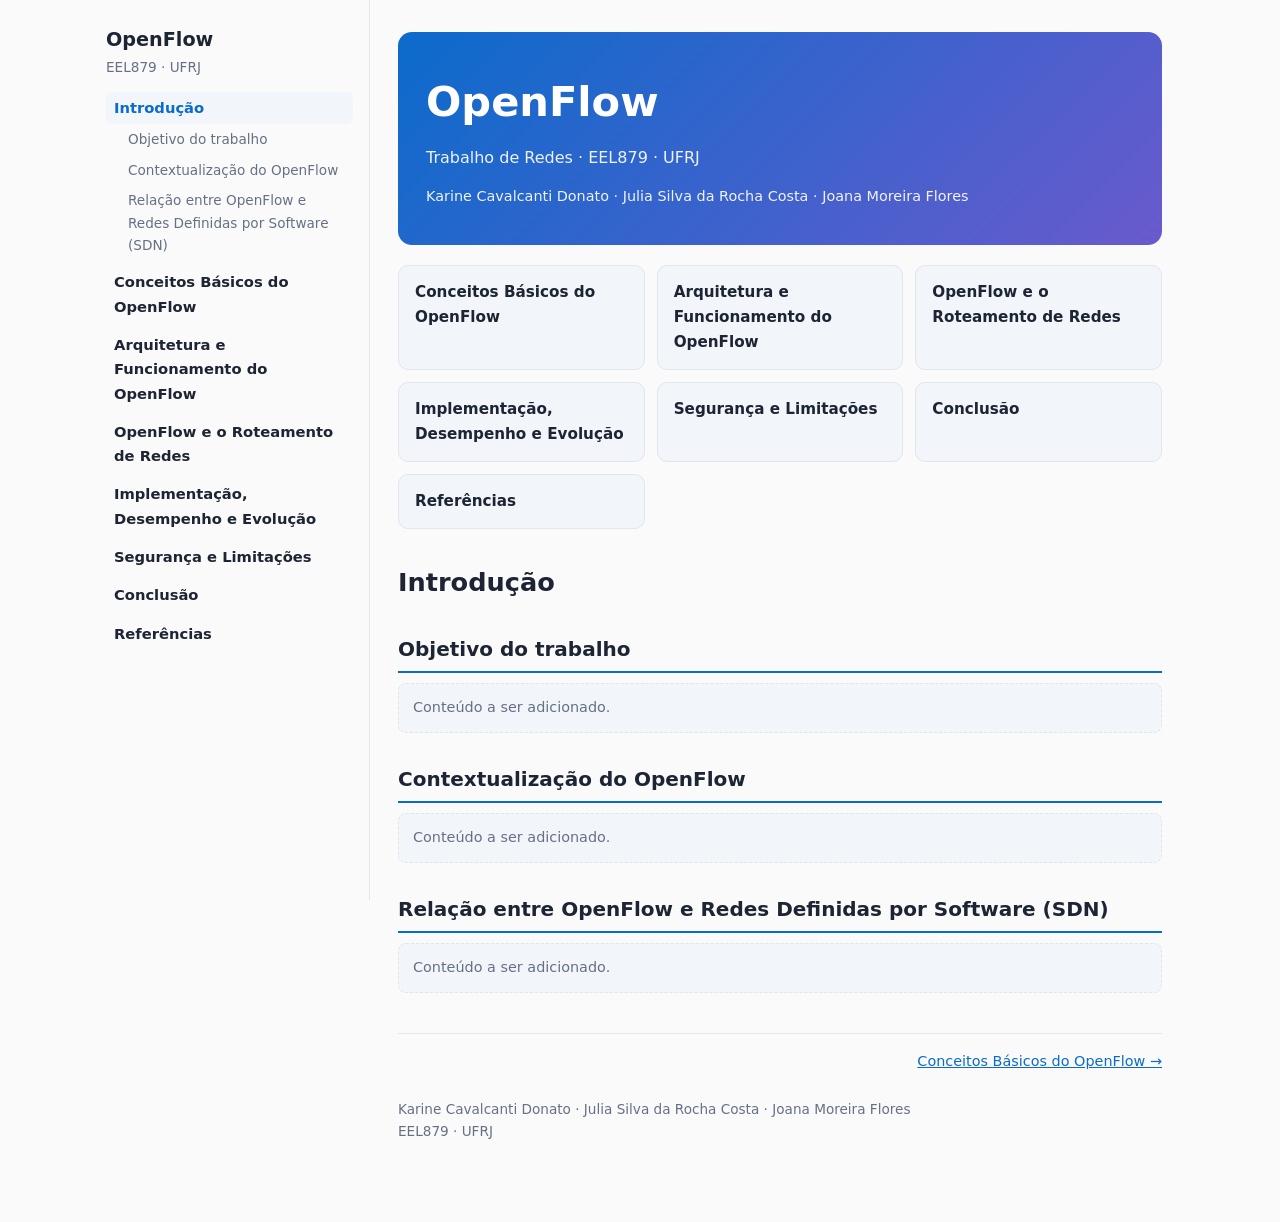
==== index.html @ bd46c4c0 "Add files via upload" ====
<!DOCTYPE html>
<html lang="pt-BR"><head><meta charset="UTF-8">
<meta name="viewport" content="width=device-width, initial-scale=1, viewport-fit=cover">
<title>Introdução — OpenFlow</title><link rel="stylesheet" href="style.css"></head>
<body><div class="layout"><nav aria-label="Menu"><a class="brand" href="index.html">OpenFlow</a><div class="sub">EEL879 · UFRJ</div><a class="top cur" href="index.html">Introdução</a><a class="sec" href="#s1-1">Objetivo do trabalho</a><a class="sec" href="#s1-2">Contextualização do OpenFlow</a><a class="sec" href="#s1-3">Relação entre OpenFlow e Redes Definidas por Software (SDN)</a><a class="top" href="conceitos.html">Conceitos Básicos do OpenFlow</a><a class="top" href="arquitetura.html">Arquitetura e Funcionamento do OpenFlow</a><a class="top" href="roteamento.html">OpenFlow e o Roteamento de Redes</a><a class="top" href="implementacao.html">Implementação, Desempenho e Evolução</a><a class="top" href="seguranca.html">Segurança e Limitações</a><a class="top" href="conclusao.html">Conclusão</a><a class="top" href="referencias.html">Referências</a></nav><main>
<header class="hero big"><h1>OpenFlow</h1><p>Trabalho de Redes · EEL879 · UFRJ</p><p class="team">Karine Cavalcanti Donato · Julia Silva da Rocha Costa · Joana Moreira Flores</p></header><div class="cards"><a class="card" href="conceitos.html">Conceitos Básicos do OpenFlow</a><a class="card" href="arquitetura.html">Arquitetura e Funcionamento do OpenFlow</a><a class="card" href="roteamento.html">OpenFlow e o Roteamento de Redes</a><a class="card" href="implementacao.html">Implementação, Desempenho e Evolução</a><a class="card" href="seguranca.html">Segurança e Limitações</a><a class="card" href="conclusao.html">Conclusão</a><a class="card" href="referencias.html">Referências</a></div><h1 class="pt">Introdução</h1>
<!-- FIGURAS: <figure class="fig"><img src="img/arquivo.png" alt="..."><figcaption>Figura – Legenda. Fonte: SOBRENOME (ano).</figcaption></figure> -->
<h2 id="s1-1">Objetivo do trabalho</h2><div class="ph">Conteúdo a ser adicionado.</div><h2 id="s1-2">Contextualização do OpenFlow</h2><div class="ph">Conteúdo a ser adicionado.</div><h2 id="s1-3">Relação entre OpenFlow e Redes Definidas por Software (SDN)</h2><div class="ph">Conteúdo a ser adicionado.</div>
<div class="pager"><span></span><a href="conceitos.html">Conceitos Básicos do OpenFlow →</a></div>
<footer>Karine Cavalcanti Donato · Julia Silva da Rocha Costa · Joana Moreira Flores<br>EEL879 · UFRJ</footer>
</main></div></body></html>
---- style.css ----
:root{--bg:#fafafa;--text:#1d2433;--muted:#667085;--accent:#0b6bcb;--line:#e1e5ec;--ph:#f2f5fa;box-sizing:border-box;padding-top:env(safe-area-inset-top,0px);padding-bottom:env(safe-area-inset-bottom,0px)}
@media (prefers-color-scheme:dark){:root{--bg:#10141c;--text:#e6e9f0;--muted:#98a2b3;--accent:#5aa9ff;--line:#2a3142;--ph:#1c2231}}
*{box-sizing:border-box}html{scroll-behavior:smooth}
body{margin:0;background:var(--bg);color:var(--text);font:16px/1.65 system-ui,-apple-system,"Segoe UI",Roboto,sans-serif}
.layout{display:flex;max-width:1100px;margin:0 auto}
nav{position:sticky;top:0;align-self:flex-start;width:280px;height:100vh;overflow-y:auto;padding:24px 16px;border-right:1px solid var(--line)}
.brand{font-weight:700;font-size:1.1rem}.sub{color:var(--muted);font-size:.85rem;margin-bottom:14px}
nav a{display:block;color:var(--text);text-decoration:none;padding:4px 8px;border-radius:6px;font-size:.92rem}
nav a:hover{background:var(--ph);color:var(--accent)}
nav a.top{font-weight:600;margin-top:6px}nav a.cur{color:var(--accent);background:var(--ph)}
nav a.sec{padding-left:22px;color:var(--muted);font-size:.85rem;font-weight:400}
main{flex:1;min-width:0;padding:32px 28px 80px}
.hero{padding-bottom:20px;border-bottom:1px solid var(--line)}.hero h1{margin:0 0 6px;font-size:1.9rem}.hero p{margin:0;color:var(--muted)}
h2{font-size:1.25rem;margin:30px 0 10px;padding-bottom:5px;border-bottom:2px solid var(--accent)}
.ph{background:var(--ph);border:1px dashed var(--line);border-radius:8px;padding:12px 14px;color:var(--muted);font-size:.9rem}
.fig{margin:14px 0;padding:12px;border:1px dashed var(--line);border-radius:8px;background:var(--ph)}
.fig .box{height:120px;display:flex;align-items:center;justify-content:center;color:var(--muted);font-size:.85rem}
.fig figcaption{font-size:.82rem;color:var(--muted);margin-top:6px}
.fig img{max-width:100%;height:auto}
ol.refs{padding-left:22px}ol.refs li{margin-bottom:10px;font-size:.93rem}
a{color:var(--accent)}
.pager{display:flex;justify-content:space-between;gap:12px;margin-top:40px;padding-top:16px;border-top:1px solid var(--line);font-size:.9rem}
footer{margin-top:24px;color:var(--muted);font-size:.85rem}
@media (max-width:800px){.layout{display:block}nav{position:static;width:auto;height:auto;border-right:0;border-bottom:1px solid var(--line)}main{padding:20px 16px 60px}}
.hero.big{border:0;padding:36px 28px;border-radius:14px;background:linear-gradient(135deg,var(--accent),#6a5acd);color:#fff;margin-bottom:20px}
.hero.big h1{font-size:2.6rem;margin-bottom:8px}.hero.big p{color:#fff;opacity:.92}.hero.big .team{margin-top:14px;font-size:.9rem}
.cards{display:grid;grid-template-columns:repeat(auto-fill,minmax(210px,1fr));gap:12px;margin-bottom:8px}
.card{display:block;padding:14px 16px;border:1px solid var(--line);border-radius:10px;background:var(--ph);color:var(--text);text-decoration:none;font-weight:600;font-size:.95rem}
.card:hover{border-color:var(--accent);color:var(--accent)}
h1.pt{font-size:1.6rem;margin:32px 0 0}
nav a.brand{font-weight:800;font-size:1.2rem;padding:0}
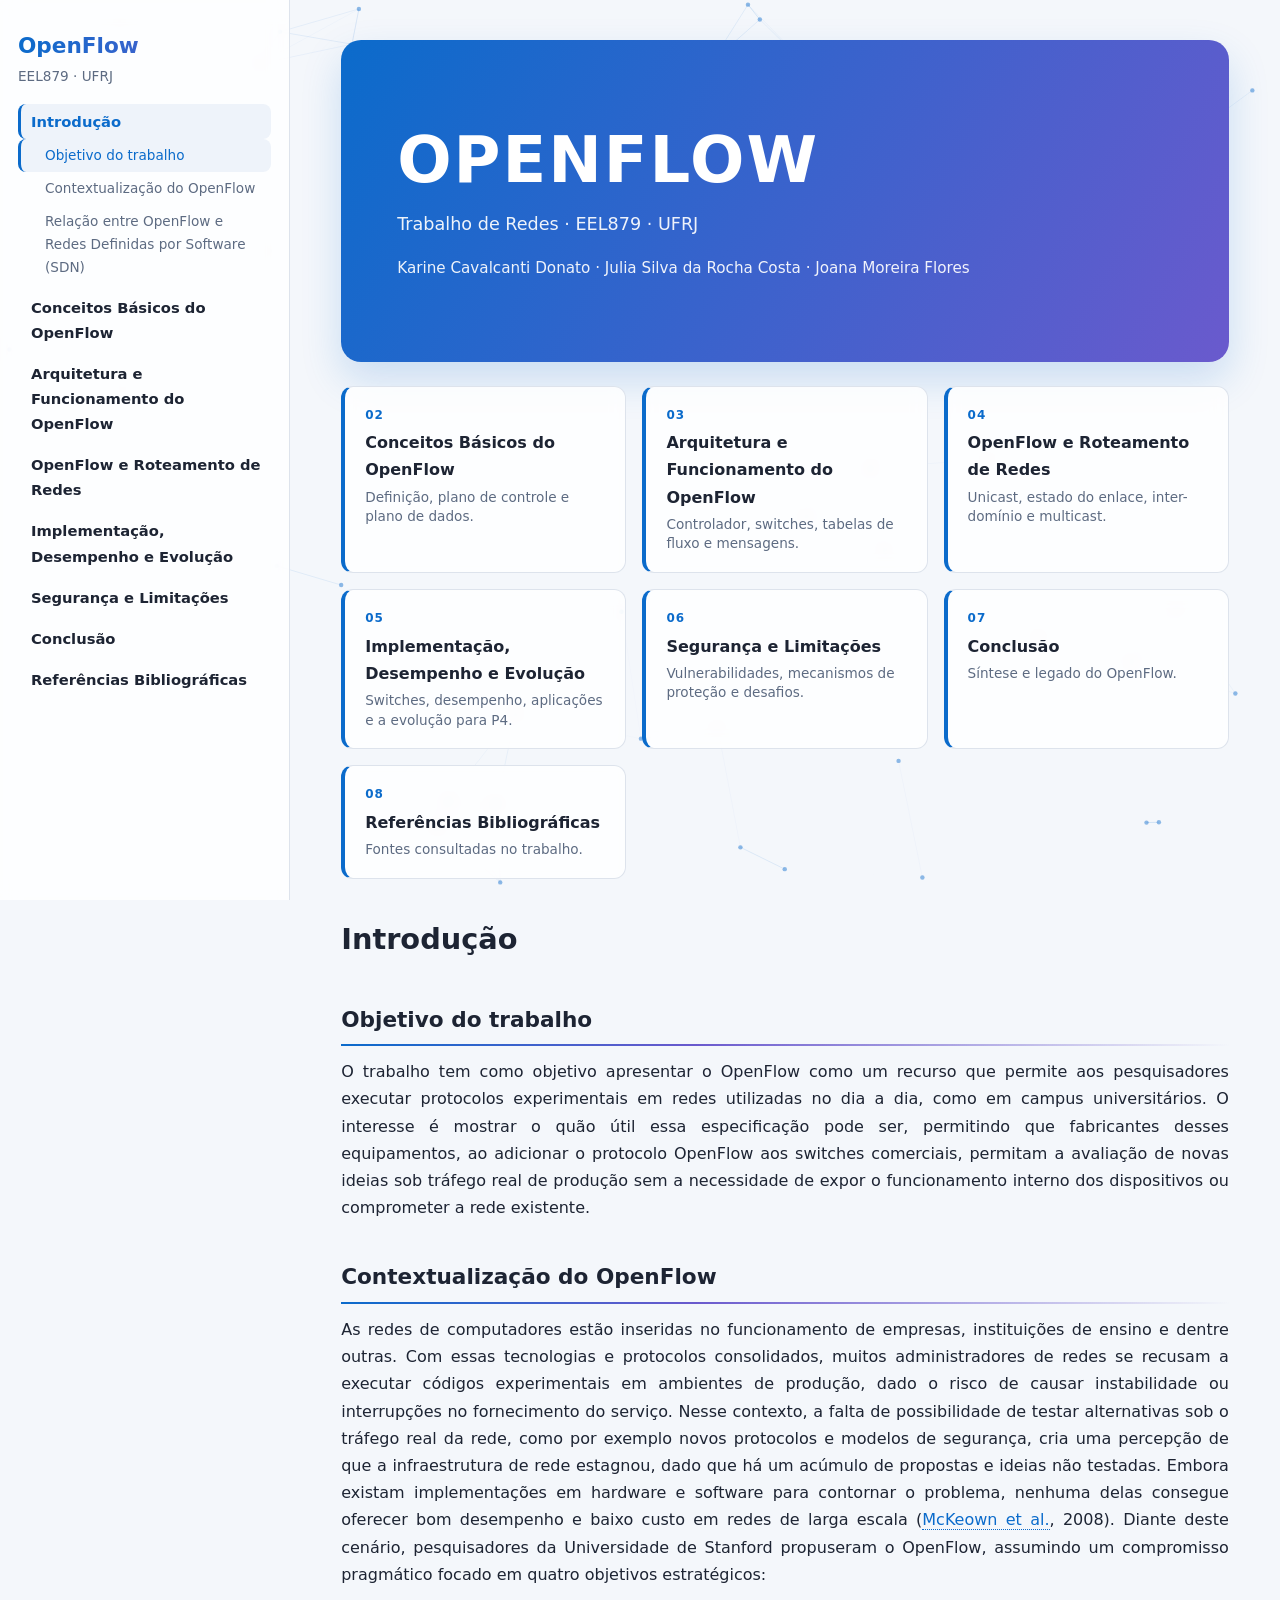
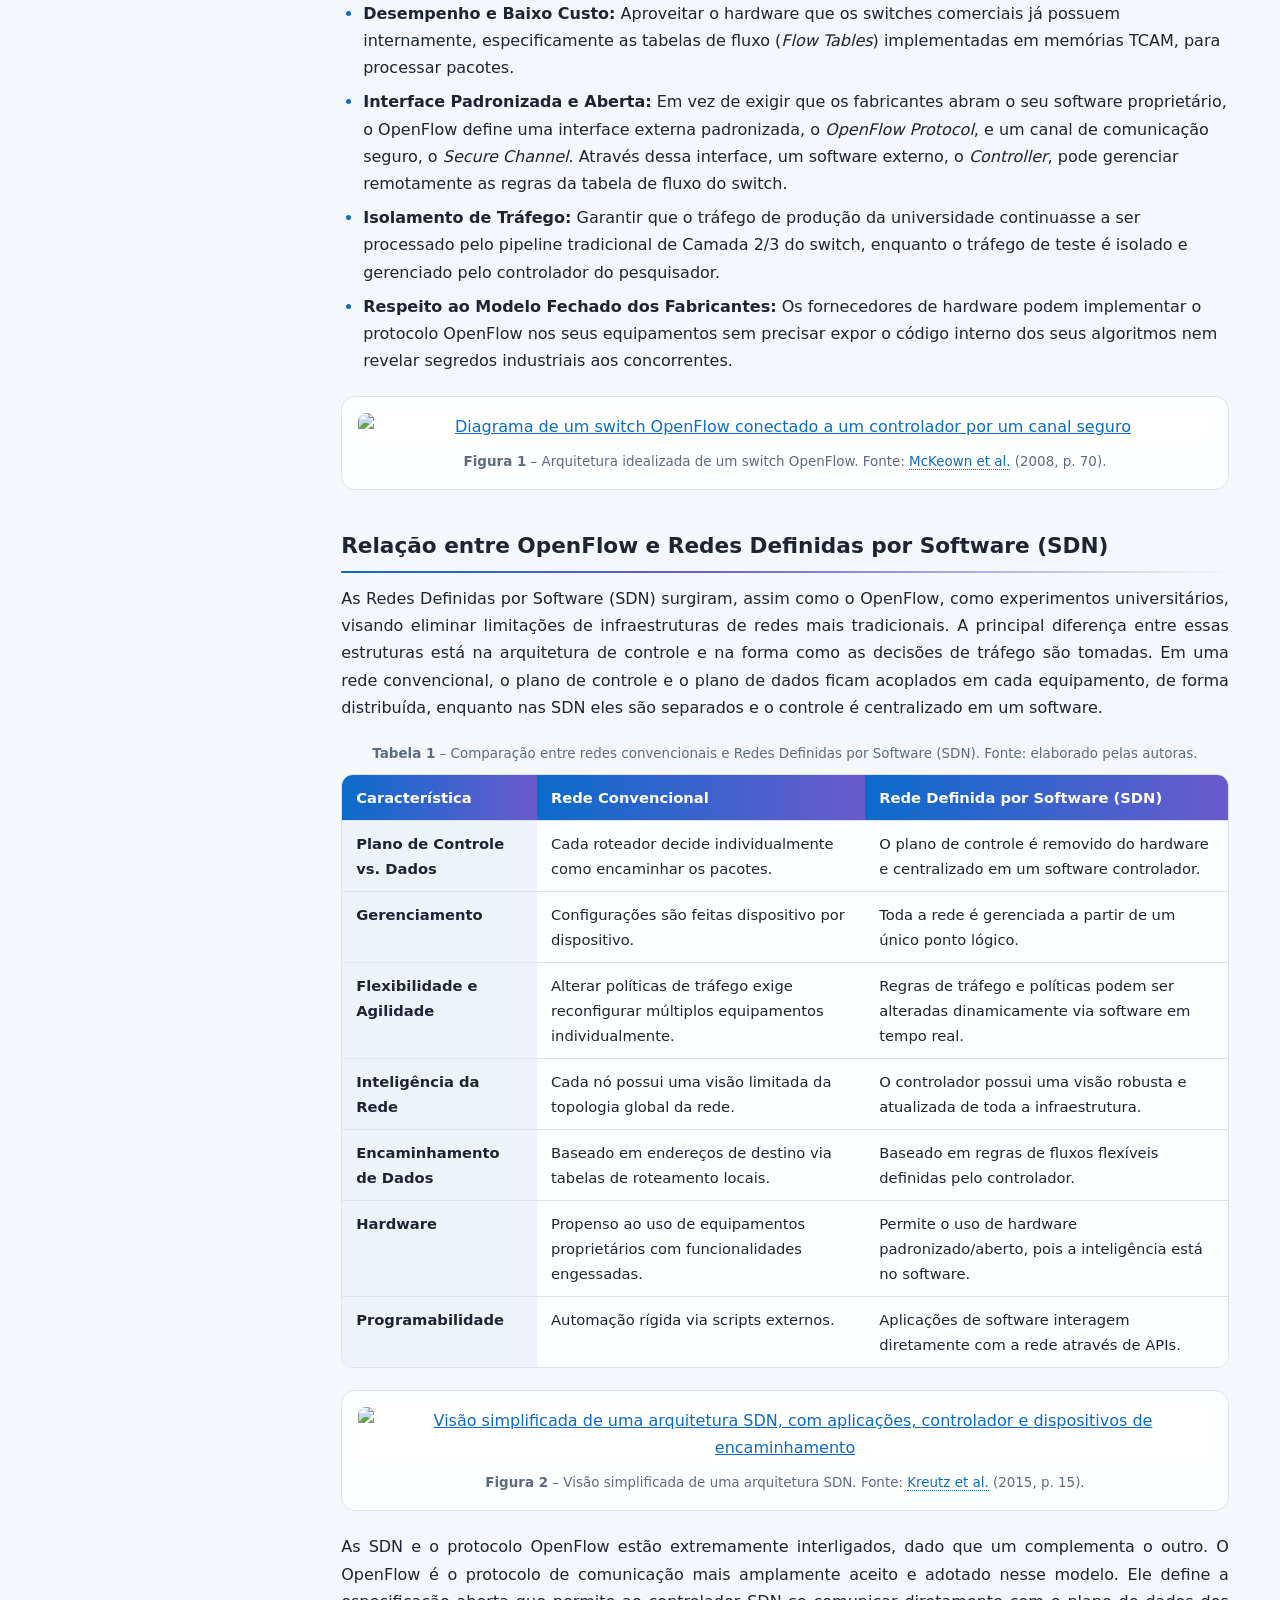
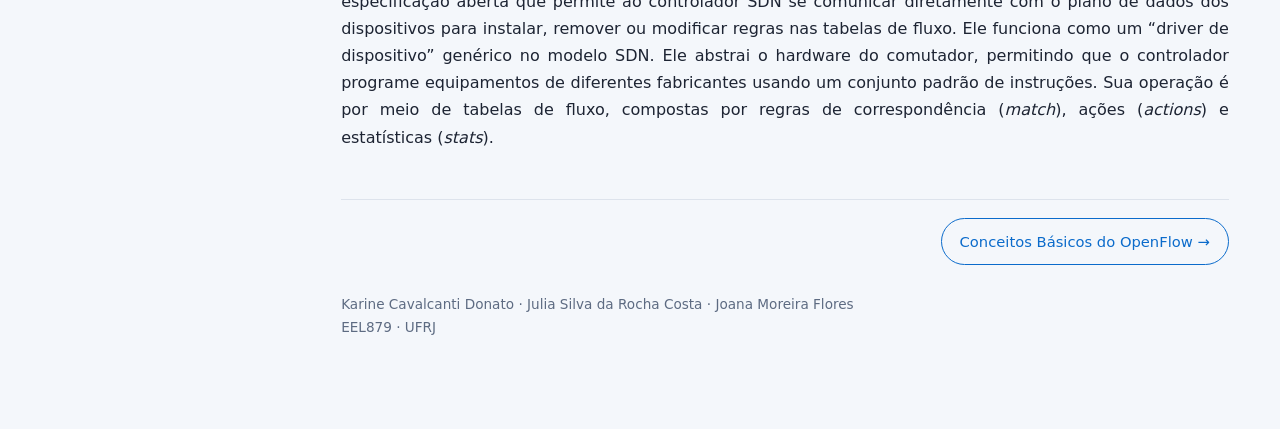
==== commit 4b5c78c0: "Add files via upload" ====
--- a/index.html
+++ b/index.html
@@ -2,10 +2,10 @@
 <html lang="pt-BR"><head><meta charset="UTF-8">
 <meta name="viewport" content="width=device-width, initial-scale=1, viewport-fit=cover">
 <title>Introdução — OpenFlow</title><link rel="stylesheet" href="style.css"></head>
-<body><div class="layout"><nav aria-label="Menu"><a class="brand" href="index.html">OpenFlow</a><div class="sub">EEL879 · UFRJ</div><a class="top cur" href="index.html">Introdução</a><a class="sec" href="#s1-1">Objetivo do trabalho</a><a class="sec" href="#s1-2">Contextualização do OpenFlow</a><a class="sec" href="#s1-3">Relação entre OpenFlow e Redes Definidas por Software (SDN)</a><a class="top" href="conceitos.html">Conceitos Básicos do OpenFlow</a><a class="top" href="arquitetura.html">Arquitetura e Funcionamento do OpenFlow</a><a class="top" href="roteamento.html">OpenFlow e o Roteamento de Redes</a><a class="top" href="implementacao.html">Implementação, Desempenho e Evolução</a><a class="top" href="seguranca.html">Segurança e Limitações</a><a class="top" href="conclusao.html">Conclusão</a><a class="top" href="referencias.html">Referências</a></nav><main>
-<header class="hero big"><h1>OpenFlow</h1><p>Trabalho de Redes · EEL879 · UFRJ</p><p class="team">Karine Cavalcanti Donato · Julia Silva da Rocha Costa · Joana Moreira Flores</p></header><div class="cards"><a class="card" href="conceitos.html">Conceitos Básicos do OpenFlow</a><a class="card" href="arquitetura.html">Arquitetura e Funcionamento do OpenFlow</a><a class="card" href="roteamento.html">OpenFlow e o Roteamento de Redes</a><a class="card" href="implementacao.html">Implementação, Desempenho e Evolução</a><a class="card" href="seguranca.html">Segurança e Limitações</a><a class="card" href="conclusao.html">Conclusão</a><a class="card" href="referencias.html">Referências</a></div><h1 class="pt">Introdução</h1>
+<body><div class="layout"><nav aria-label="Menu"><a class="brand" href="index.html">OpenFlow</a><div class="sub">EEL879 · UFRJ</div><a class="top cur" href="index.html">Introdução</a><a class="sec" href="#s1-1">Objetivo do trabalho</a><a class="sec" href="#s1-2">Contextualização do OpenFlow</a><a class="sec" href="#s1-3">Relação entre OpenFlow e Redes Definidas por Software (SDN)</a><a class="top" href="conceitos.html">Conceitos Básicos do OpenFlow</a><a class="top" href="arquitetura.html">Arquitetura e Funcionamento do OpenFlow</a><a class="top" href="roteamento.html">OpenFlow e Roteamento de Redes</a><a class="top" href="implementacao.html">Implementação, Desempenho e Evolução</a><a class="top" href="seguranca.html">Segurança e Limitações</a><a class="top" href="conclusao.html">Conclusão</a><a class="top" href="referencias.html">Referências Bibliográficas</a></nav><main>
+<header class="hero big"><h1>OpenFlow</h1><p>Trabalho de Redes · EEL879 · UFRJ</p><p class="team">Karine Cavalcanti Donato · Julia Silva da Rocha Costa · Joana Moreira Flores</p></header><div class="cards"><a class="card" href="conceitos.html"><span class="n">02</span>Conceitos Básicos do OpenFlow<small>Definição, plano de controle e plano de dados.</small></a><a class="card" href="arquitetura.html"><span class="n">03</span>Arquitetura e Funcionamento do OpenFlow<small>Controlador, switches, tabelas de fluxo e mensagens.</small></a><a class="card" href="roteamento.html"><span class="n">04</span>OpenFlow e Roteamento de Redes<small>Unicast, estado do enlace, inter-domínio e multicast.</small></a><a class="card" href="implementacao.html"><span class="n">05</span>Implementação, Desempenho e Evolução<small>Switches, desempenho, aplicações e a evolução para P4.</small></a><a class="card" href="seguranca.html"><span class="n">06</span>Segurança e Limitações<small>Vulnerabilidades, mecanismos de proteção e desafios.</small></a><a class="card" href="conclusao.html"><span class="n">07</span>Conclusão<small>Síntese e legado do OpenFlow.</small></a><a class="card" href="referencias.html"><span class="n">08</span>Referências Bibliográficas<small>Fontes consultadas no trabalho.</small></a></div><h1 class="pt">Introdução</h1>
 <!-- FIGURAS: <figure class="fig"><img src="img/arquivo.png" alt="..."><figcaption>Figura – Legenda. Fonte: SOBRENOME (ano).</figcaption></figure> -->
-<h2 id="s1-1">Objetivo do trabalho</h2><div class="ph">Conteúdo a ser adicionado.</div><h2 id="s1-2">Contextualização do OpenFlow</h2><div class="ph">Conteúdo a ser adicionado.</div><h2 id="s1-3">Relação entre OpenFlow e Redes Definidas por Software (SDN)</h2><div class="ph">Conteúdo a ser adicionado.</div>
+<h2 id="s1-1">Objetivo do trabalho</h2><p>O trabalho tem como objetivo apresentar o OpenFlow como um recurso que permite aos pesquisadores executar protocolos experimentais em redes utilizadas no dia a dia, como em campus universitários. O interesse é mostrar o quão útil essa especificação pode ser, permitindo que fabricantes desses equipamentos, ao adicionar o protocolo OpenFlow aos switches comerciais, permitam a avaliação de novas ideias sob tráfego real de produção sem a necessidade de expor o funcionamento interno dos dispositivos ou comprometer a rede existente.</p><h2 id="s1-2">Contextualização do OpenFlow</h2><p>As redes de computadores estão inseridas no funcionamento de empresas, instituições de ensino e dentre outras. Com essas tecnologias e protocolos consolidados, muitos administradores de redes se recusam a executar códigos experimentais em ambientes de produção, dado o risco de causar instabilidade ou interrupções no fornecimento do serviço. Nesse contexto, a falta de possibilidade de testar alternativas sob o tráfego real da rede, como por exemplo novos protocolos e modelos de segurança, cria uma percepção de que a infraestrutura de rede estagnou, dado que há um acúmulo de propostas e ideias não testadas. Embora existam implementações em hardware e software para contornar o problema, nenhuma delas consegue oferecer bom desempenho e baixo custo em redes de larga escala (<a class="cite" href="referencias.html#ref-mckeown">McKeown et al.</a>, 2008). Diante deste cenário, pesquisadores da Universidade de Stanford propuseram o OpenFlow, assumindo um compromisso pragmático focado em quatro objetivos estratégicos:</p><ul><li><strong>Desempenho e Baixo Custo:</strong> Aproveitar o hardware que os switches comerciais já possuem internamente, especificamente as tabelas de fluxo (<em>Flow Tables</em>) implementadas em memórias TCAM, para processar pacotes.</li><li><strong>Interface Padronizada e Aberta:</strong> Em vez de exigir que os fabricantes abram o seu software proprietário, o OpenFlow define uma interface externa padronizada, o <em>OpenFlow Protocol</em>, e um canal de comunicação seguro, o <em>Secure Channel</em>. Através dessa interface, um software externo, o <em>Controller</em>, pode gerenciar remotamente as regras da tabela de fluxo do switch.</li><li><strong>Isolamento de Tráfego:</strong> Garantir que o tráfego de produção da universidade continuasse a ser processado pelo pipeline tradicional de Camada 2/3 do switch, enquanto o tráfego de teste é isolado e gerenciado pelo controlador do pesquisador.</li><li><strong>Respeito ao Modelo Fechado dos Fabricantes:</strong> Os fornecedores de hardware podem implementar o protocolo OpenFlow nos seus equipamentos sem precisar expor o código interno dos seus algoritmos nem revelar segredos industriais aos concorrentes.</li></ul><figure class="fig"><a href="img/fig1-switch-openflow.png" target="_blank"><img src="img/fig1-switch-openflow.png" alt="Diagrama de um switch OpenFlow conectado a um controlador por um canal seguro" loading="lazy"></a><figcaption><strong>Figura 1</strong> – Arquitetura idealizada de um switch OpenFlow. Fonte: <a class="cite" href="referencias.html#ref-mckeown">McKeown et al.</a> (2008, p. 70).</figcaption></figure><h2 id="s1-3">Relação entre OpenFlow e Redes Definidas por Software (SDN)</h2><p>As Redes Definidas por Software (SDN) surgiram, assim como o OpenFlow, como experimentos universitários, visando eliminar limitações de infraestruturas de redes mais tradicionais. A principal diferença entre essas estruturas está na arquitetura de controle e na forma como as decisões de tráfego são tomadas. Em uma rede convencional, o plano de controle e o plano de dados ficam acoplados em cada equipamento, de forma distribuída, enquanto nas SDN eles são separados e o controle é centralizado em um software.</p><figure class="tbl"><figcaption><strong>Tabela 1</strong> – Comparação entre redes convencionais e Redes Definidas por Software (SDN). Fonte: elaborado pelas autoras.</figcaption><div class="tscroll"><table><thead><tr><th>Característica</th><th>Rede Convencional</th><th>Rede Definida por Software (SDN)</th></tr></thead><tbody><tr><th scope="row">Plano de Controle vs. Dados</th><td>Cada roteador decide individualmente como encaminhar os pacotes.</td><td>O plano de controle é removido do hardware e centralizado em um software controlador.</td></tr><tr><th scope="row">Gerenciamento</th><td>Configurações são feitas dispositivo por dispositivo.</td><td>Toda a rede é gerenciada a partir de um único ponto lógico.</td></tr><tr><th scope="row">Flexibilidade e Agilidade</th><td>Alterar políticas de tráfego exige reconfigurar múltiplos equipamentos individualmente.</td><td>Regras de tráfego e políticas podem ser alteradas dinamicamente via software em tempo real.</td></tr><tr><th scope="row">Inteligência da Rede</th><td>Cada nó possui uma visão limitada da topologia global da rede.</td><td>O controlador possui uma visão robusta e atualizada de toda a infraestrutura.</td></tr><tr><th scope="row">Encaminhamento de Dados</th><td>Baseado em endereços de destino via tabelas de roteamento locais.</td><td>Baseado em regras de fluxos flexíveis definidas pelo controlador.</td></tr><tr><th scope="row">Hardware</th><td>Propenso ao uso de equipamentos proprietários com funcionalidades engessadas.</td><td>Permite o uso de hardware padronizado/aberto, pois a inteligência está no software.</td></tr><tr><th scope="row">Programabilidade</th><td>Automação rígida via scripts externos.</td><td>Aplicações de software interagem diretamente com a rede através de APIs.</td></tr></tbody></table></div></figure><figure class="fig"><a href="img/fig2-arquitetura-sdn.png" target="_blank"><img src="img/fig2-arquitetura-sdn.png" alt="Visão simplificada de uma arquitetura SDN, com aplicações, controlador e dispositivos de encaminhamento" loading="lazy"></a><figcaption><strong>Figura 2</strong> – Visão simplificada de uma arquitetura SDN. Fonte: <a class="cite" href="referencias.html#ref-kreutz">Kreutz et al.</a> (2015, p. 15).</figcaption></figure><p>As SDN e o protocolo OpenFlow estão extremamente interligados, dado que um complementa o outro. O OpenFlow é o protocolo de comunicação mais amplamente aceito e adotado nesse modelo. Ele define a especificação aberta que permite ao controlador SDN se comunicar diretamente com o plano de dados dos dispositivos para instalar, remover ou modificar regras nas tabelas de fluxo. Ele funciona como um “driver de dispositivo” genérico no modelo SDN. Ele abstrai o hardware do comutador, permitindo que o controlador programe equipamentos de diferentes fabricantes usando um conjunto padrão de instruções. Sua operação é por meio de tabelas de fluxo, compostas por regras de correspondência (<em>match</em>), ações (<em>actions</em>) e estatísticas (<em>stats</em>).</p>
 <div class="pager"><span></span><a href="conceitos.html">Conceitos Básicos do OpenFlow →</a></div>
 <footer>Karine Cavalcanti Donato · Julia Silva da Rocha Costa · Joana Moreira Flores<br>EEL879 · UFRJ</footer>
-</main></div></body></html>+</main></div><script src="script.js"></script></body></html>
--- a/style.css
+++ b/style.css
@@ -1,31 +1,111 @@
-:root{--bg:#fafafa;--text:#1d2433;--muted:#667085;--accent:#0b6bcb;--line:#e1e5ec;--ph:#f2f5fa;box-sizing:border-box;padding-top:env(safe-area-inset-top,0px);padding-bottom:env(safe-area-inset-bottom,0px)}
-@media (prefers-color-scheme:dark){:root{--bg:#10141c;--text:#e6e9f0;--muted:#98a2b3;--accent:#5aa9ff;--line:#2a3142;--ph:#1c2231}}
+:root{--bg:#f4f7fb;--surface:rgba(255,255,255,.82);--text:#1d2433;--muted:#5d6b82;--accent:#0b6bcb;--accent2:#6a5acd;--line:#dde3ec;--ph:#eef3fa;--glow:rgba(11,107,203,.18);--net:11,107,203}
+@media (prefers-color-scheme:dark){:root{--bg:#1a2131;--surface:rgba(36,45,64,.78);--text:#e8ecf3;--muted:#a3aec2;--accent:#5aa9ff;--accent2:#9d8cff;--line:#34405a;--ph:#26304a;--glow:rgba(90,169,255,.22);--net:90,169,255}}
 *{box-sizing:border-box}html{scroll-behavior:smooth}
-body{margin:0;background:var(--bg);color:var(--text);font:16px/1.65 system-ui,-apple-system,"Segoe UI",Roboto,sans-serif}
-.layout{display:flex;max-width:1100px;margin:0 auto}
-nav{position:sticky;top:0;align-self:flex-start;width:280px;height:100vh;overflow-y:auto;padding:24px 16px;border-right:1px solid var(--line)}
-.brand{font-weight:700;font-size:1.1rem}.sub{color:var(--muted);font-size:.85rem;margin-bottom:14px}
-nav a{display:block;color:var(--text);text-decoration:none;padding:4px 8px;border-radius:6px;font-size:.92rem}
-nav a:hover{background:var(--ph);color:var(--accent)}
-nav a.top{font-weight:600;margin-top:6px}nav a.cur{color:var(--accent);background:var(--ph)}
-nav a.sec{padding-left:22px;color:var(--muted);font-size:.85rem;font-weight:400}
-main{flex:1;min-width:0;padding:32px 28px 80px}
-.hero{padding-bottom:20px;border-bottom:1px solid var(--line)}.hero h1{margin:0 0 6px;font-size:1.9rem}.hero p{margin:0;color:var(--muted)}
-h2{font-size:1.25rem;margin:30px 0 10px;padding-bottom:5px;border-bottom:2px solid var(--accent)}
+body{margin:0;background:var(--bg);color:var(--text);font:16px/1.7 system-ui,-apple-system,"Segoe UI",Roboto,sans-serif;overflow-x:hidden}
+#net{position:fixed;inset:0;width:100%;height:100%;z-index:0;pointer-events:none}
+#progress{position:fixed;top:0;left:0;height:3px;width:0;z-index:50;background:linear-gradient(90deg,var(--accent),var(--accent2));box-shadow:0 0 8px var(--glow)}
+
+/* layout em tela cheia */
+.layout{position:relative;z-index:1;display:flex;width:100%;min-height:100vh}
+nav{position:sticky;top:0;align-self:flex-start;flex:0 0 290px;height:100vh;overflow-y:auto;padding:28px 18px;border-right:1px solid var(--line);background:var(--surface);backdrop-filter:blur(10px);-webkit-backdrop-filter:blur(10px)}
+nav a{display:block;color:var(--text);text-decoration:none;padding:5px 10px;border-radius:8px;font-size:.92rem;border-left:3px solid transparent;transition:background .25s,color .25s,border-color .25s,transform .25s}
+nav a:hover{background:var(--ph);color:var(--accent);transform:translateX(3px)}
+nav a.brand{font-weight:800;font-size:1.35rem;padding:0;border:0;background:linear-gradient(90deg,var(--accent),var(--accent2));-webkit-background-clip:text;background-clip:text;color:transparent}
+nav a.brand:hover{transform:none;background:linear-gradient(90deg,var(--accent),var(--accent2));-webkit-background-clip:text;background-clip:text}
+.sub{color:var(--muted);font-size:.85rem;margin-bottom:16px}
+nav a.top{font-weight:600;margin-top:6px}
+nav a.cur{color:var(--accent);background:var(--ph);border-left-color:var(--accent)}
+nav a.sec{padding-left:24px;color:var(--muted);font-size:.85rem;font-weight:400}
+nav a.sec.active{color:var(--accent);border-left-color:var(--accent);background:var(--ph)}
+main{flex:1;min-width:0;padding:40px clamp(20px,4vw,72px) 90px}
+
+/* hero */
+.hero{position:relative;padding:28px 32px;margin-bottom:8px;border-radius:16px;background:var(--surface);border:1px solid var(--line);backdrop-filter:blur(8px);-webkit-backdrop-filter:blur(8px);overflow:hidden}
+.hero::after{content:"";position:absolute;left:0;bottom:0;height:3px;width:100%;background:linear-gradient(90deg,var(--accent),var(--accent2),var(--accent));background-size:200% 100%;animation:slide 6s linear infinite}
+.hero h1{margin:0;font-size:clamp(1.6rem,3vw,2.2rem);line-height:1.25}
+.hero p{margin:0;color:var(--muted)}
+.hero.big{border:0;padding:clamp(40px,7vw,80px) clamp(24px,5vw,56px);border-radius:20px;background:linear-gradient(120deg,#0b6bcb,#6a5acd,#1f86d6,#0b6bcb);background-size:300% 300%;animation:grad 14s ease infinite;color:#fff;margin-bottom:24px;box-shadow:0 18px 40px var(--glow)}
+.hero.big::after{display:none}
+.hero.big h1{font-size:clamp(2.4rem,6vw,4rem);letter-spacing:2px;text-transform:uppercase;margin-bottom:10px}
+.hero.big p{color:#fff;opacity:.92;font-size:1.1rem}.hero.big .team{margin-top:16px;font-size:.95rem}
+@keyframes grad{0%,100%{background-position:0% 50%}50%{background-position:100% 50%}}
+@keyframes slide{to{background-position:-200% 0}}
+
+/* cards da página inicial */
+.cards{display:grid;grid-template-columns:repeat(auto-fill,minmax(240px,1fr));gap:16px;margin-bottom:12px}
+.card{display:block;padding:18px 20px;border:1px solid var(--line);border-left:4px solid var(--accent);border-radius:12px;background:var(--surface);backdrop-filter:blur(8px);-webkit-backdrop-filter:blur(8px);color:var(--text);text-decoration:none;font-weight:600;font-size:1rem;transition:transform .3s,box-shadow .3s,border-color .3s}
+.card .n{display:block;font-size:.75rem;font-weight:700;letter-spacing:1px;color:var(--accent);margin-bottom:4px}
+.card small{display:block;font-weight:400;color:var(--muted);font-size:.85rem;margin-top:4px;line-height:1.45}
+.card:hover{transform:translateY(-5px);border-left-color:var(--accent2);box-shadow:0 12px 28px var(--glow)}
+h1.pt{font-size:1.8rem;margin:36px 0 0}
+
+/* conteúdo */
+h2{font-size:1.35rem;margin:38px 0 12px;padding-bottom:6px;border-bottom:2px solid transparent;border-image:linear-gradient(90deg,var(--accent),var(--accent2) 40%,transparent) 1;scroll-margin-top:20px}
+h3{font-size:1.08rem;margin:24px 0 8px;color:var(--accent)}
+main p{margin:12px 0;text-align:justify;hyphens:auto}
+main ul,main ol.steps{padding-left:22px;margin:12px 0}
+main li{margin:7px 0}
+main li::marker{color:var(--accent)}
+main ul.sub{list-style:circle;margin:6px 0}
+main ol.steps ol{margin:6px 0;padding-left:22px}
+code{font:.86em ui-monospace,SFMono-Regular,Menlo,Consolas,monospace;background:var(--ph);border:1px solid var(--line);border-radius:4px;padding:1px 5px;white-space:nowrap;color:var(--accent)}
+a{color:var(--accent)}
+a.cite{text-decoration:none;border-bottom:1px dotted var(--accent)}
+a.cite:hover{border-bottom-style:solid}
 .ph{background:var(--ph);border:1px dashed var(--line);border-radius:8px;padding:12px 14px;color:var(--muted);font-size:.9rem}
-.fig{margin:14px 0;padding:12px;border:1px dashed var(--line);border-radius:8px;background:var(--ph)}
+
+/* figuras */
+.fig{margin:22px 0;padding:16px;border:1px solid var(--line);border-radius:14px;background:var(--surface);text-align:center}
+.fig img{display:block;margin:0 auto;max-width:100%;max-height:560px;width:auto;height:auto;border-radius:8px;background:#fff;transition:transform .35s,box-shadow .35s}
+.fig a:hover img{transform:scale(1.02);box-shadow:0 10px 30px var(--glow)}
+.fig figcaption{font-size:.84rem;color:var(--muted);margin-top:10px;text-align:center}
 .fig .box{height:120px;display:flex;align-items:center;justify-content:center;color:var(--muted);font-size:.85rem}
-.fig figcaption{font-size:.82rem;color:var(--muted);margin-top:6px}
-.fig img{max-width:100%;height:auto}
-ol.refs{padding-left:22px}ol.refs li{margin-bottom:10px;font-size:.93rem}
-a{color:var(--accent)}
-.pager{display:flex;justify-content:space-between;gap:12px;margin-top:40px;padding-top:16px;border-top:1px solid var(--line);font-size:.9rem}
-footer{margin-top:24px;color:var(--muted);font-size:.85rem}
-@media (max-width:800px){.layout{display:block}nav{position:static;width:auto;height:auto;border-right:0;border-bottom:1px solid var(--line)}main{padding:20px 16px 60px}}
-.hero.big{border:0;padding:36px 28px;border-radius:14px;background:linear-gradient(135deg,var(--accent),#6a5acd);color:#fff;margin-bottom:20px}
-.hero.big h1{font-size:2.6rem;margin-bottom:8px}.hero.big p{color:#fff;opacity:.92}.hero.big .team{margin-top:14px;font-size:.9rem}
-.cards{display:grid;grid-template-columns:repeat(auto-fill,minmax(210px,1fr));gap:12px;margin-bottom:8px}
-.card{display:block;padding:14px 16px;border:1px solid var(--line);border-radius:10px;background:var(--ph);color:var(--text);text-decoration:none;font-weight:600;font-size:.95rem}
-.card:hover{border-color:var(--accent);color:var(--accent)}
-h1.pt{font-size:1.6rem;margin:32px 0 0}
-nav a.brand{font-weight:800;font-size:1.2rem;padding:0}
+
+/* painéis lado a lado */
+.cols{display:grid;grid-template-columns:1fr 1fr;gap:16px;margin:14px 0}
+.panel{border:1px solid var(--line);border-top:3px solid var(--accent);border-radius:12px;padding:4px 18px;background:var(--surface);transition:transform .3s,box-shadow .3s}
+.panel:hover{transform:translateY(-3px);box-shadow:0 10px 24px var(--glow)}
+.panel h3{margin-top:14px}
+
+/* tabela */
+.tbl{margin:22px 0}
+.tbl figcaption{font-size:.84rem;color:var(--muted);margin-bottom:8px;text-align:center}
+.tscroll{overflow-x:auto;border:1px solid var(--line);border-radius:12px;background:var(--surface)}
+table{border-collapse:collapse;width:100%;font-size:.92rem;min-width:560px}
+th,td{padding:10px 14px;border-bottom:1px solid var(--line);text-align:left;vertical-align:top}
+thead th{background:linear-gradient(90deg,var(--accent),var(--accent2));color:#fff;font-weight:600}
+tbody th{font-weight:600;background:var(--ph);width:22%}
+tbody tr{transition:background .2s}
+tbody tr:hover td{background:var(--ph)}
+tbody tr:last-child th,tbody tr:last-child td{border-bottom:0}
+
+/* referências */
+ol.refs{padding-left:24px}
+ol.refs li{margin-bottom:12px;font-size:.95rem;text-align:left;word-break:break-word;padding:6px 10px;border-radius:8px;transition:background .25s}
+ol.refs li:hover{background:var(--ph)}
+ol.refs li:target{background:var(--ph);outline:2px solid var(--accent)}
+
+/* paginação e rodapé */
+.pager{display:flex;justify-content:space-between;gap:12px;margin-top:48px;padding-top:18px;border-top:1px solid var(--line);font-size:.92rem}
+.pager a{padding:10px 18px;border:1px solid var(--accent);border-radius:999px;text-decoration:none;transition:background .3s,color .3s,box-shadow .3s}
+.pager a:hover{background:var(--accent);color:#fff;box-shadow:0 0 16px var(--glow)}
+footer{margin-top:28px;color:var(--muted);font-size:.85rem}
+
+/* botão voltar ao topo */
+#totop{position:fixed;right:22px;bottom:22px;z-index:40;width:44px;height:44px;border:0;border-radius:50%;background:linear-gradient(135deg,var(--accent),var(--accent2));color:#fff;font-size:1.2rem;cursor:pointer;box-shadow:0 6px 18px var(--glow);opacity:0;transform:translateY(12px);pointer-events:none;transition:opacity .3s,transform .3s}
+#totop.show{opacity:1;transform:none;pointer-events:auto}
+
+/* aparecer ao rolar */
+.js .reveal{opacity:0;transform:translateY(18px);transition:opacity .6s ease,transform .6s ease}
+.js .reveal.in{opacity:1;transform:none}
+
+@media (max-width:800px){
+ .layout{display:block}
+ nav{position:static;width:auto;height:auto;border-right:0;border-bottom:1px solid var(--line)}
+ main{padding:22px 16px 70px}
+ .cols{grid-template-columns:1fr}
+}
+@media (prefers-reduced-motion:reduce){
+ *{animation:none!important;transition:none!important;scroll-behavior:auto!important}
+ .js .reveal{opacity:1;transform:none}
+}
